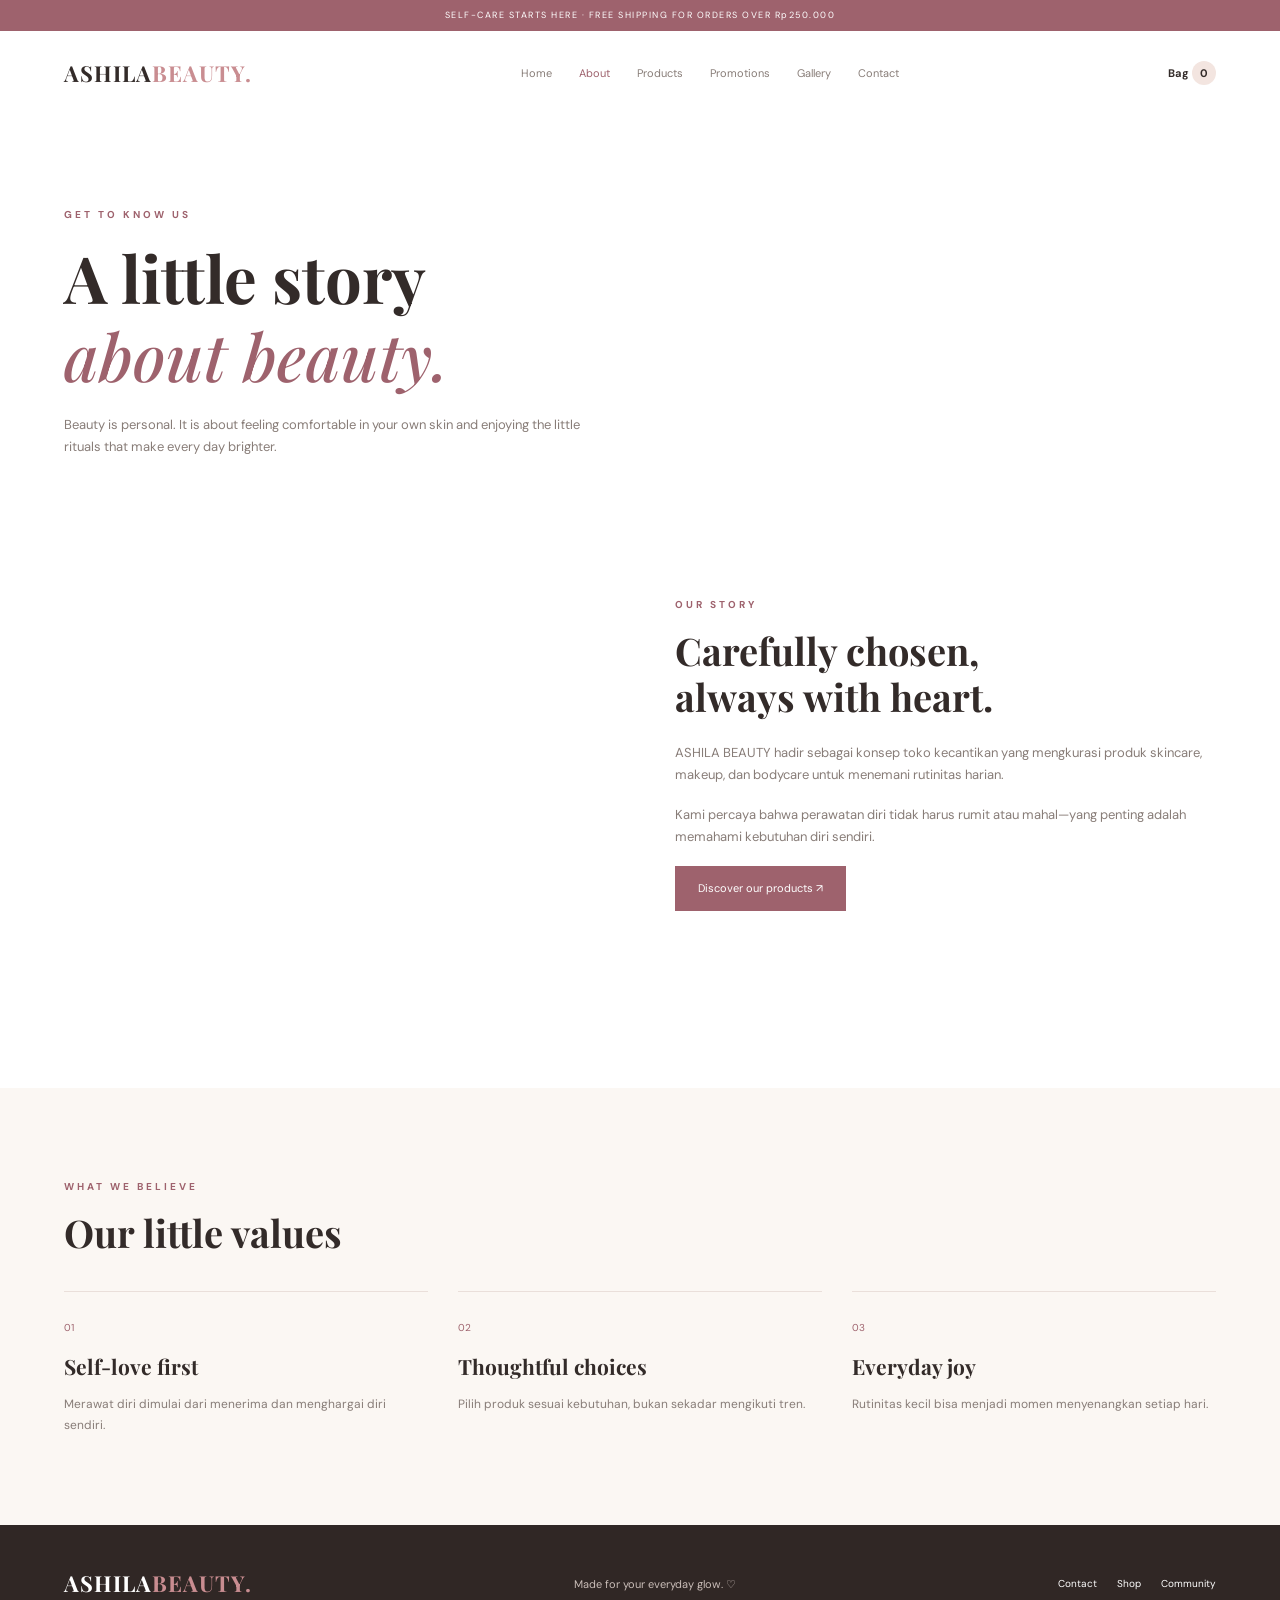
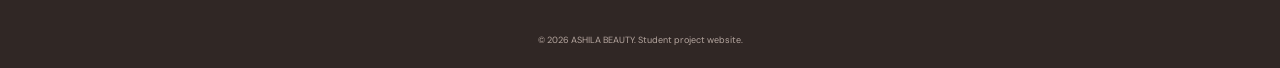
==== about.html @ c30d68fd "commit pertama" ====
<!DOCTYPE html>
<html lang="id">
<head>
    <meta charset="UTF-8">
    <meta name="viewport" content="width=device-width, initial-scale=1.0">
    <title>About | ASHILA BEAUTY</title>
    <link rel="stylesheet" href="css/style.css">
</head>
<body>

<header class="ashila_header">
    <div class="ashila_topbar">
        SELF-CARE STARTS HERE · FREE SHIPPING FOR ORDERS OVER Rp250.000
    </div>

    <nav class="ashila_nav container">
        <a class="ashila_logo" href="index.html">
            ASHILA<span>BEAUTY.</span>
        </a>

        <button class="ashila_menu_toggle">☰</button>

        <div class="ashila_menu">
            <a href="index.html">Home</a>
            <a class="active" href="about.html">About</a>
            <a href="products.html">Products</a>
            <a href="promotions.html">Promotions</a>
            <a href="gallery.html">Gallery</a>
            <a href="contact.html">Contact</a>
        </div>

        <a class="ashila_cart_link" href="products.html">
            Bag <span class="ashila_cart_count">0</span>
        </a>
    </nav>
</header>

<main>

<section class="ashila_page_hero container">
    <p class="eyebrow">GET TO KNOW US</p>

    <h1>A little story<br><em>about beauty.</em></h1>

    <p>
        Beauty is personal. It is about feeling comfortable
        in your own skin and enjoying the little rituals
        that make every day brighter.
    </p>
</section>

<section class="container ashila_about_grid">

    <div class="ashila_about_image"></div>

    <div>
        <p class="eyebrow">OUR STORY</p>

        <h2>Carefully chosen,<br>always with heart.</h2>

        <p>
            ASHILA BEAUTY hadir sebagai konsep toko kecantikan
            yang mengkurasi produk skincare, makeup, dan bodycare
            untuk menemani rutinitas harian.
        </p>

        <p>
            Kami percaya bahwa perawatan diri tidak harus rumit
            atau mahal—yang penting adalah memahami kebutuhan
            diri sendiri.
        </p>

        <a class="ashila_btn" href="products.html">
            Discover our products ↗️
        </a>
    </div>

</section>

<section class="ashila_soft_section">
    <div class="container ashila_section">

        <p class="eyebrow">WHAT WE BELIEVE</p>
        <h2>Our little values</h2>

        <div class="ashila_value_grid">

            <article>
                <span>01</span>
                <h3>Self-love first</h3>
                <p>
                    Merawat diri dimulai dari menerima
                    dan menghargai diri sendiri.
                </p>
            </article>

            <article>
                <span>02</span>
                <h3>Thoughtful choices</h3>
                <p>
                    Pilih produk sesuai kebutuhan,
                    bukan sekadar mengikuti tren.
                </p>
            </article>

            <article>
                <span>03</span>
                <h3>Everyday joy</h3>
                <p>
                    Rutinitas kecil bisa menjadi
                    momen menyenangkan setiap hari.
                </p>
            </article>

        </div>
    </div>
</section>

</main>

<footer class="ashila_footer">
    <div class="container ashila_footer_inner">
        <a class="ashila_logo" href="index.html">
            ASHILA<span>BEAUTY.</span>
        </a>

        <p>Made for your everyday glow. ♡</p>

        <div>
            <a href="contact.html">Contact</a>
            <a href="products.html">Shop</a>
            <a href="gallery.html">Community</a>
        </div>
    </div>

    <small>© 2026 ASHILA BEAUTY. Student project website.</small>
</footer>

<script src="js/script.js"></script>
</body>
</html>
---- css/style.css ----
@import url('https://fonts.googleapis.com/css2?family=DM+Sans:wght@400;500;600;700&family=Playfair+Display:wght@500;600;700&display=swap');

:root {
    --cream: #fbf7f3;
    --blush: #f3e5e0;
    --rose: #c98d91;
    --rose-dark: #9e626d;
    --ink: #332b29;
    --muted: #887d78;
    --line: #eadfda;
}

* {
    margin: 0;
    padding: 0;
    box-sizing: border-box;
}

body {
    background: #fff;
    color: var(--ink);
    font-family: 'DM Sans', sans-serif;
    line-height: 1.7;
}

a {
    color: inherit;
    text-decoration: none;
}

button, input, textarea, select {
    font-family: inherit;
}

.container {
    width: 90%;
    max-width: 1180px;
    margin: auto;
}

.eyebrow {
    color: var(--rose-dark);
    font-size: 10px;
    font-weight: 700;
    letter-spacing: 3px;
    margin-bottom: 15px;
}

h1, h2, h3 {
    font-family: 'Playfair Display', serif;
    line-height: 1.2;
}

h2 {
    font-size: 38px;
}

.ashila_header {
    background: white;
    position: relative;
    z-index: 10;
}

.ashila_topbar {
    background: var(--rose-dark);
    color: white;
    text-align: center;
    padding: 8px;
    font-size: 9px;
    letter-spacing: 1.5px;
}

.ashila_nav {
    height: 85px;
    display: flex;
    align-items: center;
    justify-content: space-between;
    position: relative;
}

.ashila_logo {
    font-family: 'Playfair Display', serif;
    font-size: 22px;
    font-weight: 700;
    letter-spacing: 1px;
}

.ashila_logo span {
    color: var(--rose);
}

.ashila_menu {
    display: flex;
    gap: 27px;
}

.ashila_menu a {
    font-size: 11px;
    color: var(--muted);
}

.ashila_menu a:hover,
.ashila_menu a.active {
    color: var(--rose-dark);
}

.ashila_cart_link {
    font-size: 11px;
    font-weight: 700;
}

.ashila_cart_count {
    background: var(--blush);
    border-radius: 50%;
    padding: 5px 8px;
}

.ashila_menu_toggle {
    display: none;
    background: none;
    border: none;
    font-size: 24px;
    cursor: pointer;
}

.ashila_hero {
    background: var(--cream);
}

.ashila_hero_grid {
    display: grid;
    grid-template-columns: 1fr 1fr;
    align-items: center;
    gap: 70px;
    padding-top: 70px;
    padding-bottom: 70px;
}

.ashila_hero_copy h1 {
    font-size: 76px;
    margin-bottom: 22px;
}

.ashila_hero_copy h1 em,
.ashila_page_hero h1 em,
.ashila_promo_hero h1 em {
    color: var(--rose-dark);
    font-weight: 500;
}

.ashila_hero_copy > p:not(.eyebrow) {
    color: var(--muted);
    font-size: 14px;
    max-width: 450px;
}

.ashila_actions {
    display: flex;
    align-items: center;
    gap: 25px;
    margin-top: 30px;
}

.ashila_btn {
    display: inline-block;
    background: var(--rose-dark);
    color: white;
    border: none;
    padding: 13px 23px;
    font-size: 11px;
    cursor: pointer;
    transition: .3s;
}

.ashila_btn:hover {
    background: var(--ink);
}

.ashila_text_link {
    font-size: 11px;
    border-bottom: 1px solid var(--rose);
    padding-bottom: 4px;
}

.ashila_hero_note {
    margin-top: 60px;
    font-size: 10px;
    color: var(--muted);
}

.ashila_hero_visual {
    position: relative;
    height: 490px;
}

.ashila_hero_photo {
    width: 85%;
    height: 100%;
    margin-left: auto;
    background-image: url('https://images.unsplash.com/photo-1608248543803-ba4f8c70ae0b?auto=format&fit=crop&w=1000&q=85');
    background-size: cover;
    background-position: center;
}

.ashila_round_stamp {
    position: absolute;
    left: 0;
    top: 50px;
    background: var(--rose-dark);
    color: white;
    border-radius: 50%;
    width: 110px;
    height: 110px;
    display: grid;
    place-content: center;
    text-align: center;
    font-size: 10px;
    line-height: 1.5;
}

.ashila_float_card {
    position: absolute;
    bottom: 30px;
    left: -20px;
    background: white;
    padding: 20px 30px;
    font-family: 'Playfair Display', serif;
    font-size: 17px;
    box-shadow: 0 10px 30px #00000010;
}

.ashila_section {
    padding-top: 90px;
    padding-bottom: 90px;
}

.ashila_section_head {
    display: flex;
    align-items: end;
    justify-content: space-between;
    margin-bottom: 35px;
}

.ashila_category_grid {
    display: grid;
    grid-template-columns: repeat(3, 1fr);
    gap: 18px;
}

.ashila_category {
    min-height: 280px;
    padding: 25px;
    display: flex;
    flex-direction: column;
    justify-content: end;
    background-size: cover;
    background-position: center;
    color: white;
    position: relative;
    isolation: isolate;
}

.ashila_category::before {
    content: "";
    position: absolute;
    inset: 0;
    background: linear-gradient(0deg, #251a1a99, transparent);
    z-index: -1;
}

.ashila_category span {
    font-size: 9px;
    letter-spacing: 2px;
}

.ashila_category b {
    font: 600 30px 'Playfair Display';
}

.ashila_category small {
    font-size: 11px;
}

.ashila_cat_skin {
    background-image: url('https://images.unsplash.com/photo-1556229010-6c3f2c9ca5f8?auto=format&fit=crop&w=800&q=80');
}

.ashila_cat_make {
    background-image: url('https://images.unsplash.com/photo-1522335789203-aabd1fc54bc9?auto=format&fit=crop&w=800&q=80');
}

.ashila_cat_body {
    background-image: url('https://images.unsplash.com/photo-1608248543803-ba4f8c70ae0b?auto=format&fit=crop&w=800&q=80');
}

.ashila_soft_section {
    background: var(--cream);
}

.ashila_product_grid {
    display: grid;
    grid-template-columns: repeat(4, 1fr);
    gap: 22px;
}

.ashila_product_card {
    background: white;
    padding-bottom: 17px;
}

.ashila_product_card a {
    display: block;
}

.ashila_product_image {
    height: 250px;
    background-size: cover;
    background-position: center;
    position: relative;
}

.ashila_product_image span {
    position: absolute;
    top: 12px;
    left: 12px;
    background: white;
    padding: 6px 9px;
    font-size: 8px;
    letter-spacing: 1px;
}

.ashila_product_card h3 {
    font-size: 17px;
    margin: 15px 12px 3px;
}

.ashila_product_card > p {
    color: var(--muted);
    font-size: 10px;
    margin: 0 12px;
}

.ashila_product_price {
    margin: 10px 12px 0;
    font-size: 12px;
    font-weight: 700;
    display: flex;
    align-items: center;
    justify-content: space-between;
}

.ashila_add {
    background: var(--blush);
    border: 0;
    padding: 7px 10px;
    cursor: pointer;
    color: var(--rose-dark);
    font-size: 10px;
}

.ashila_quote {
    text-align: center;
    padding: 100px 10%;
}

.ashila_quote h2 {
    font-size: 32px;
    font-style: italic;
    max-width: 750px;
    margin: auto;
}

.ashila_quote span {
    display: block;
    margin-top: 25px;
    font-size: 10px;
    letter-spacing: 2px;
    color: var(--rose-dark);
}

.ashila_footer {
    background: #302725;
    color: white;
    padding: 40px 0 20px;
}

.ashila_footer_inner {
    display: flex;
    justify-content: space-between;
    align-items: center;
    gap: 20px;
}

.ashila_footer_inner p {
    font-size: 11px;
    color: #c9bdb8;
}

.ashila_footer_inner > div {
    display: flex;
    gap: 20px;
}

.ashila_footer_inner > div a {
    font-size: 10px;
}

.ashila_footer .ashila_logo {
    color: white;
}

.ashila_footer > small {
    display: block;
    text-align: center;
    margin-top: 30px;
    font-size: 9px;
    color: #b6a7a0;
}

.ashila_page_hero {
    padding-top: 90px;
    padding-bottom: 60px;
}

.ashila_page_hero h1 {
    font-size: 65px;
    margin-bottom: 20px;
}

.ashila_page_hero > p:last-child {
    max-width: 520px;
    font-size: 13px;
    color: var(--muted);
}

.ashila_about_grid {
    display: grid;
    grid-template-columns: 1fr 1fr;
    gap: 70px;
    align-items: center;
    padding-bottom: 100px;
}

.ashila_about_image {
    height: 470px;
    background-image: url('https://images.unsplash.com/photo-1556228720-195a672e8a03?auto=format&fit=crop&w=900&q=80');
    background-size: cover;
    background-position: center;
}

.ashila_about_grid h2 {
    margin-bottom: 22px;
}

.ashila_about_grid p:not(.eyebrow) {
    font-size: 13px;
    color: var(--muted);
    margin-bottom: 18px;
}

.ashila_value_grid {
    display: grid;
    grid-template-columns: repeat(3, 1fr);
    gap: 30px;
    margin-top: 35px;
}

.ashila_value_grid article {
    border-top: 1px solid var(--line);
    padding-top: 20px;
}

.ashila_value_grid article span {
    color: var(--rose-dark);
    font-size: 10px;
}

.ashila_value_grid h3 {
    margin: 15px 0;
    font-size: 21px;
}

.ashila_value_grid p {
    font-size: 12px;
    color: var(--muted);
}

.ashila_shop_tools {
    display: flex;
    justify-content: space-between;
    gap: 20px;
    margin-bottom: 30px;
}

.ashila_shop_tools input {
    border: 1px solid var(--line);
    padding: 12px 15px;
    min-width: 230px;
    outline-color: var(--rose);
}

.ashila_filters {
    display: flex;
    gap: 8px;
    flex-wrap: wrap;
}

.ashila_filter {
    background: var(--cream);
    border: 0;
    padding: 10px 17px;
    font-size: 10px;
    cursor: pointer;
}

.ashila_filter.active {
    background: var(--rose-dark);
    color: white;
}

.ashila_empty {
    text-align: center;
    padding: 30px;
    color: var(--muted);
}

.ashila_detail_grid {
    display: grid;
    grid-template-columns: 1fr 1fr;
    gap: 60px;
    padding-bottom: 100px;
}

.ashila_detail_image {
    min-height: 450px;
    background-size: cover;
    background-position: center;
}

.ashila_detail_copy {
    align-self: center;
}

.ashila_detail_copy h1 {
    font-size: 45px;
    margin-bottom: 15px;
}

.ashila_detail_copy h3 {
    font: 700 20px 'DM Sans';
    color: var(--rose-dark);
    margin-bottom: 25px;
}

.ashila_detail_copy > p:not(.eyebrow) {
    font-size: 13px;
    color: var(--muted);
    margin-bottom: 20px;
}

.ashila_detail_copy button {
    margin-top: 10px;
}

.ashila_promo_hero {
    background: var(--blush);
    padding: 95px 0;
}

.ashila_promo_hero h1 {
    font-size: 70px;
}

.ashila_promo_grid {
    display: grid;
    grid-template-columns: repeat(3, 1fr);
    gap: 18px;
}

.ashila_promo_card {
    background: #f3e4e0;
    padding: 30px;
    min-height: 260px;
}

.ashila_promo_card span {
    font-size: 9px;
    letter-spacing: 2px;
}

.ashila_promo_card strong {
    display: block;
    font: 600 32px 'Playfair Display';
    color: var(--rose-dark);
    margin: 24px 0 5px;
}

.ashila_promo_card h3 {
    margin: 0;
    font: 600 21px 'Playfair Display';
}

.ashila_promo_card p {
    font-size: 12px;
    color: var(--muted);
}

.ashila_promo_card code {
    background: #fff;
    padding: 7px 10px;
    font-size: 11px;
}

.ashila_promo_alt {
    background: #eee7df;
}

.ashila_promo_third {
    background: #ead8d3;
}

.ashila_disclaimer {
    font-size: 10px;
    color: #998e89;
    margin-top: 25px;
}

.ashila_gallery_grid {
    display: grid;
    grid-template-columns: 1.2fr .8fr;
    grid-template-rows: 260px 260px;
    gap: 18px;
}

.ashila_gallery_tile {
    background-position: center;
    background-size: cover;
    display: flex;
    flex-direction: column;
    justify-content: end;
    padding: 25px;
    color: white;
    position: relative;
}

.ashila_gallery_tile:before {
    content: "";
    position: absolute;
    inset: 0;
    background: linear-gradient(0deg, #211919a8, transparent);
}

.ashila_gallery_tile > * {
    position: relative;
}

.ashila_gallery_tile span {
    font-size: 9px;
    letter-spacing: 2px;
}

.ashila_gallery_tile b {
    font: 600 27px 'Playfair Display';
}

.ashila_gallery_one {
    background-image: url('https://images.unsplash.com/photo-1490750967868-88aa4486c946?auto=format&fit=crop&w=900&q=80');
}

.ashila_gallery_two {
    background-image: url('https://images.unsplash.com/photo-1556229010-6c3f2c9ca5f8?auto=format&fit=crop&w=800&q=80');
}

.ashila_gallery_three {
    background-image: url('https://images.unsplash.com/photo-1522335789203-aabd1fc54bc9?auto=format&fit=crop&w=800&q=80');
}

.ashila_gallery_four {
    background-image: url('https://images.unsplash.com/photo-1608248543803-ba4f8c70ae0b?auto=format&fit=crop&w=800&q=80');
}

.ashila_testimonial_grid blockquote {
    font: italic 16px 'Playfair Display';
    color: var(--ink);
}

.ashila_testimonial_grid cite {
    display: block;
    font: 10px 'DM Sans';
    color: var(--rose-dark);
    margin-top: 18px;
}

.ashila_contact_grid {
    display: grid;
    grid-template-columns: .8fr 1.2fr;
    gap: 80px;
    padding-bottom: 100px;
}

.ashila_contact_info > p:not(.eyebrow) {
    font-size: 13px;
    color: var(--muted);
}

.ashila_contact_line {
    border-top: 1px solid var(--line);
    padding: 15px 0;
    display: flex;
    flex-direction: column;
}

.ashila_contact_line span {
    font-size: 9px;
    letter-spacing: 2px;
    color: var(--rose-dark);
}

.ashila_contact_line b {
    font-size: 12px;
}

.ashila_form {
    background: var(--cream);
    padding: 35px;
    display: grid;
    gap: 16px;
}

.ashila_form label {
    font-size: 11px;
    font-weight: 700;
    display: grid;
    gap: 7px;
}

.ashila_form input,
.ashila_form select,
.ashila_form textarea {
    width: 100%;
    border: 1px solid var(--line);
    background: #fff;
    padding: 12px;
    font-size: 12px;
    outline-color: var(--rose);
}

.ashila_form textarea {
    resize: vertical;
}

.ashila_form .ashila_btn {
    justify-self: start;
}

.ashila_form_feedback {
    font-size: 12px;
    color: var(--rose-dark);
    margin: 0;
}

@media(max-width:850px) {
    .ashila_menu {
        gap: 13px;
    }

    .ashila_menu a {
        font-size: 10px;
    }

    .ashila_hero_grid {
        gap: 25px;
    }

    .ashila_product_grid {
        grid-template-columns: repeat(2, 1fr);
    }

    .ashila_contact_grid {
        gap: 35px;
    }
}

@media(max-width:650px) {
    .ashila_nav {
        height: 70px;
    }

    .ashila_menu_toggle {
        display: block;
        order: 3;
    }

    .ashila_cart_link {
        margin-left: auto;
    }

    .ashila_menu {
        display: none;
        position: absolute;
        top: 100%;
        left: 0;
        right: 0;
        background: #fff;
        padding: 18px 5%;
        box-shadow: 0 10px 20px #00000010;
        flex-direction: column;
        align-items: flex-start;
    }

    .ashila_menu.open {
        display: flex;
    }

    .ashila_menu a {
        font-size: 13px;
    }

    .ashila_hero_grid {
        grid-template-columns: 1fr;
        padding: 55px 0 35px;
    }

    .ashila_hero_visual {
        height: 340px;
    }

    .ashila_hero_note {
        margin-top: 35px;
    }

    .ashila_category_grid,
    .ashila_value_grid,
    .ashila_testimonial_grid,
    .ashila_promo_grid {
        grid-template-columns: 1fr;
    }

    .ashila_category {
        min-height: 220px;
    }

    .ashila_section {
        padding-top: 58px;
        padding-bottom: 58px;
    }

    .ashila_section_head {
        align-items: start;
        gap: 15px;
        flex-direction: column;
    }

    .ashila_footer_inner {
        flex-direction: column;
        text-align: center;
    }

    .ashila_footer_inner > div {
        justify-content: center;
    }

    .ashila_page_hero {
        padding-top: 60px;
    }

    .ashila_page_hero h1,
    .ashila_promo_hero h1 {
        font-size: 50px;
    }

    .ashila_about_grid,
    .ashila_detail_grid,
    .ashila_contact_grid {
        grid-template-columns: 1fr;
        gap: 30px;
    }

    .ashila_about_image {
        height: 320px;
    }

    .ashila_shop_tools {
        align-items: stretch;
        flex-direction: column;
    }

    .ashila_gallery_grid {
        grid-template-columns: 1fr;
        grid-template-rows: repeat(4, 220px);
    }

    .ashila_form {
        padding: 22px;
    }

    .ashila_quote {
        padding: 65px 5%;
    }
}
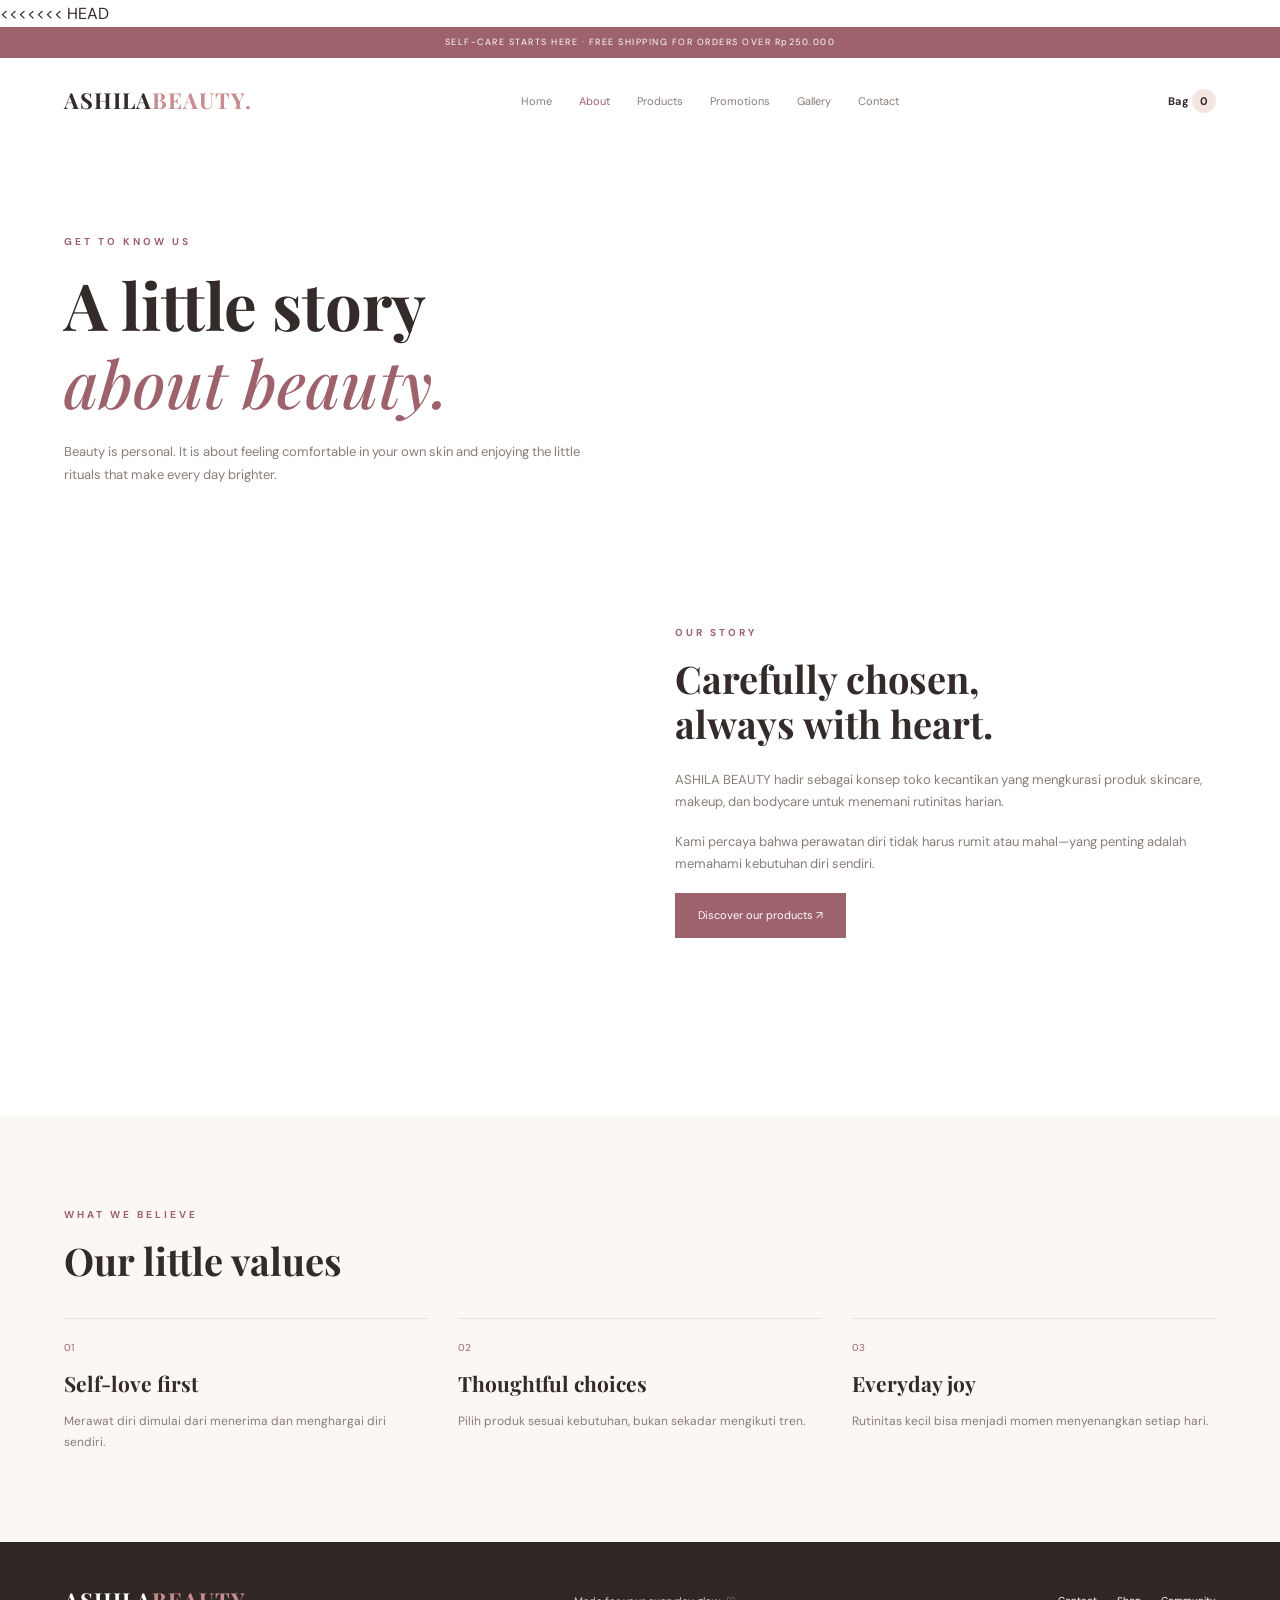
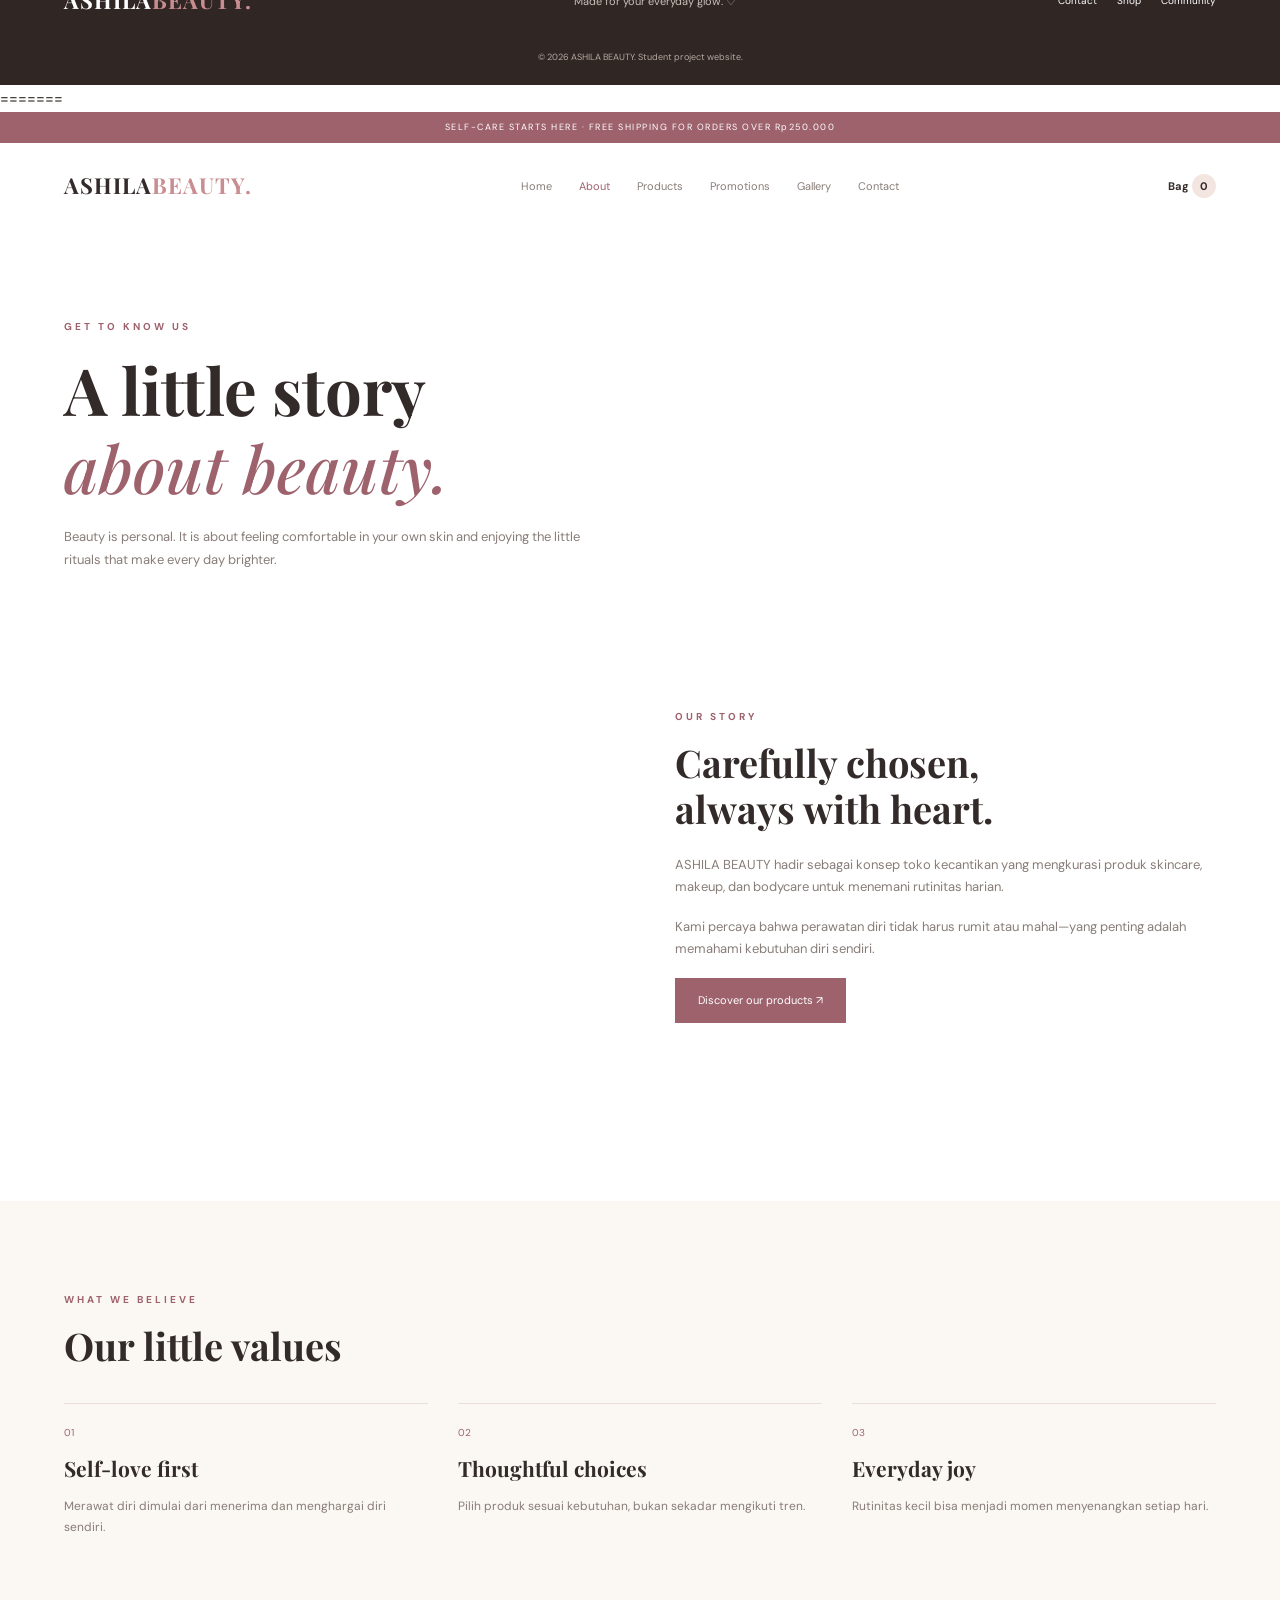
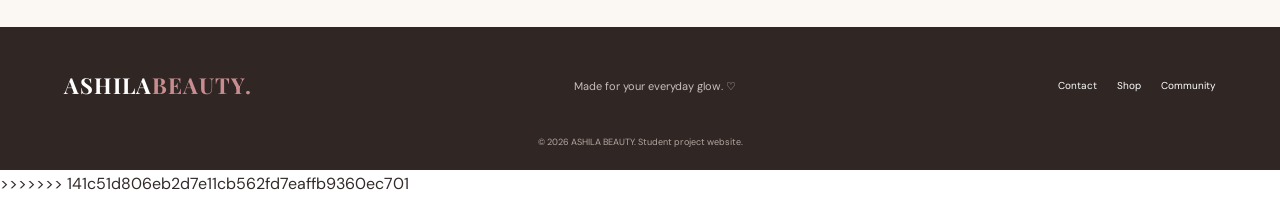
==== commit 53a3b066: "https://github.com/USERNAME/ASHILA_BEAUTY.git" ====
--- a/about.html
+++ b/about.html
@@ -1,3 +1,4 @@
+<<<<<<< HEAD
 
 <!DOCTYPE html>
 <html lang="id">
@@ -139,4 +140,147 @@
 
 <script src="js/script.js"></script>
 </body>
+=======
+
+<!DOCTYPE html>
+<html lang="id">
+<head>
+    <meta charset="UTF-8">
+    <meta name="viewport" content="width=device-width, initial-scale=1.0">
+    <title>About | ASHILA BEAUTY</title>
+    <link rel="stylesheet" href="css/style.css">
+</head>
+<body>
+
+<header class="ashila_header">
+    <div class="ashila_topbar">
+        SELF-CARE STARTS HERE · FREE SHIPPING FOR ORDERS OVER Rp250.000
+    </div>
+
+    <nav class="ashila_nav container">
+        <a class="ashila_logo" href="index.html">
+            ASHILA<span>BEAUTY.</span>
+        </a>
+
+        <button class="ashila_menu_toggle">☰</button>
+
+        <div class="ashila_menu">
+            <a href="index.html">Home</a>
+            <a class="active" href="about.html">About</a>
+            <a href="products.html">Products</a>
+            <a href="promotions.html">Promotions</a>
+            <a href="gallery.html">Gallery</a>
+            <a href="contact.html">Contact</a>
+        </div>
+
+        <a class="ashila_cart_link" href="products.html">
+            Bag <span class="ashila_cart_count">0</span>
+        </a>
+    </nav>
+</header>
+
+<main>
+
+<section class="ashila_page_hero container">
+    <p class="eyebrow">GET TO KNOW US</p>
+
+    <h1>A little story<br><em>about beauty.</em></h1>
+
+    <p>
+        Beauty is personal. It is about feeling comfortable
+        in your own skin and enjoying the little rituals
+        that make every day brighter.
+    </p>
+</section>
+
+<section class="container ashila_about_grid">
+
+    <div class="ashila_about_image"></div>
+
+    <div>
+        <p class="eyebrow">OUR STORY</p>
+
+        <h2>Carefully chosen,<br>always with heart.</h2>
+
+        <p>
+            ASHILA BEAUTY hadir sebagai konsep toko kecantikan
+            yang mengkurasi produk skincare, makeup, dan bodycare
+            untuk menemani rutinitas harian.
+        </p>
+
+        <p>
+            Kami percaya bahwa perawatan diri tidak harus rumit
+            atau mahal—yang penting adalah memahami kebutuhan
+            diri sendiri.
+        </p>
+
+        <a class="ashila_btn" href="products.html">
+            Discover our products ↗️
+        </a>
+    </div>
+
+</section>
+
+<section class="ashila_soft_section">
+    <div class="container ashila_section">
+
+        <p class="eyebrow">WHAT WE BELIEVE</p>
+        <h2>Our little values</h2>
+
+        <div class="ashila_value_grid">
+
+            <article>
+                <span>01</span>
+                <h3>Self-love first</h3>
+                <p>
+                    Merawat diri dimulai dari menerima
+                    dan menghargai diri sendiri.
+                </p>
+            </article>
+
+            <article>
+                <span>02</span>
+                <h3>Thoughtful choices</h3>
+                <p>
+                    Pilih produk sesuai kebutuhan,
+                    bukan sekadar mengikuti tren.
+                </p>
+            </article>
+
+            <article>
+                <span>03</span>
+                <h3>Everyday joy</h3>
+                <p>
+                    Rutinitas kecil bisa menjadi
+                    momen menyenangkan setiap hari.
+                </p>
+            </article>
+
+        </div>
+    </div>
+</section>
+
+</main>
+
+<footer class="ashila_footer">
+    <div class="container ashila_footer_inner">
+        <a class="ashila_logo" href="index.html">
+            ASHILA<span>BEAUTY.</span>
+        </a>
+
+        <p>Made for your everyday glow. ♡</p>
+
+        <div>
+            <a href="contact.html">Contact</a>
+            <a href="products.html">Shop</a>
+            <a href="gallery.html">Community</a>
+        </div>
+    </div>
+
+    <small>© 2026 ASHILA BEAUTY. Student project website.</small>
+</footer>
+
+<script src="js/script.js"></script>
+</body>
+>>>>>>> 141c51d806eb2d7e11cb562fd7eaffb9360ec701
 </html>
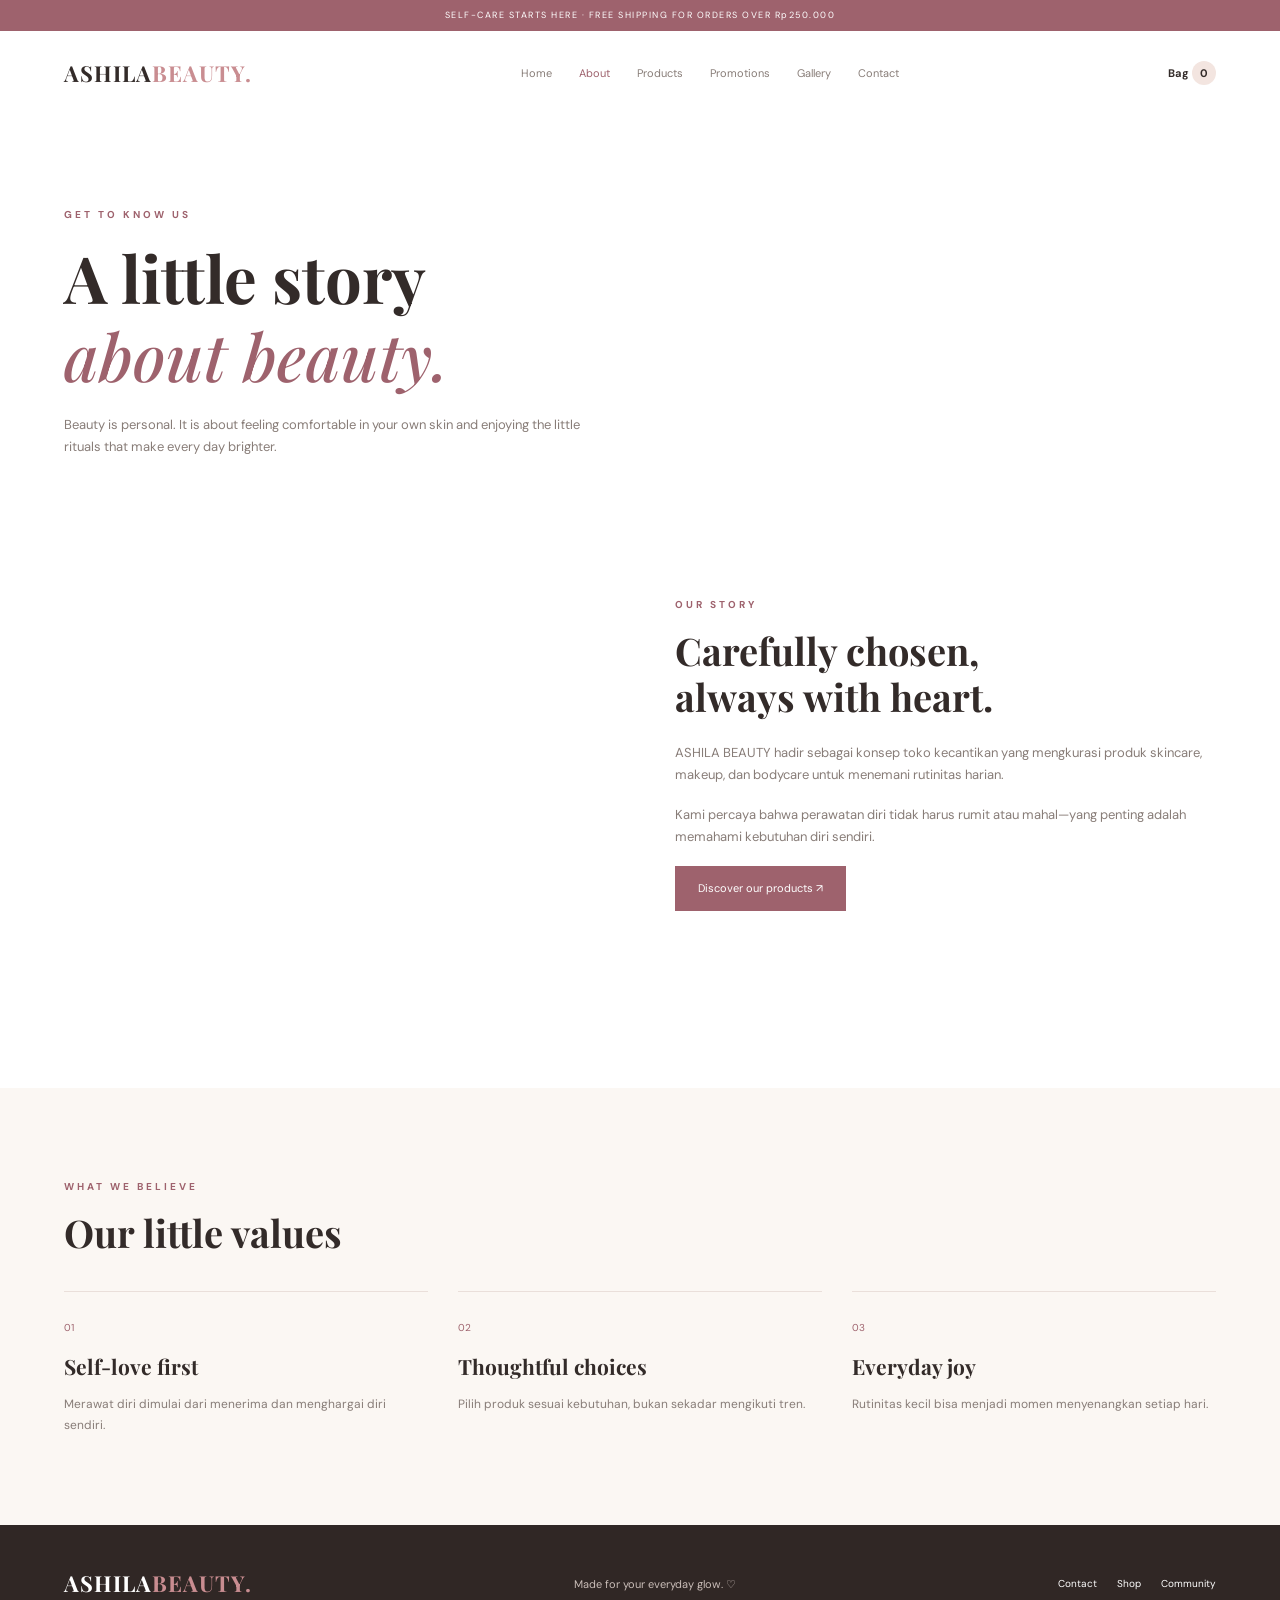
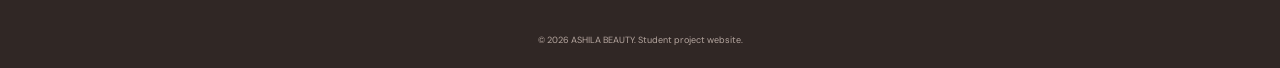
==== commit 141c51d8: "Add files via upload" ====
--- a/about.html
+++ b/about.html
@@ -1,286 +1,142 @@
-<<<<<<< HEAD
-
-<!DOCTYPE html>
-<html lang="id">
-<head>
-    <meta charset="UTF-8">
-    <meta name="viewport" content="width=device-width, initial-scale=1.0">
-    <title>About | ASHILA BEAUTY</title>
-    <link rel="stylesheet" href="css/style.css">
-</head>
-<body>
-
-<header class="ashila_header">
-    <div class="ashila_topbar">
-        SELF-CARE STARTS HERE · FREE SHIPPING FOR ORDERS OVER Rp250.000
-    </div>
-
-    <nav class="ashila_nav container">
-        <a class="ashila_logo" href="index.html">
-            ASHILA<span>BEAUTY.</span>
-        </a>
-
-        <button class="ashila_menu_toggle">☰</button>
-
-        <div class="ashila_menu">
-            <a href="index.html">Home</a>
-            <a class="active" href="about.html">About</a>
-            <a href="products.html">Products</a>
-            <a href="promotions.html">Promotions</a>
-            <a href="gallery.html">Gallery</a>
-            <a href="contact.html">Contact</a>
-        </div>
-
-        <a class="ashila_cart_link" href="products.html">
-            Bag <span class="ashila_cart_count">0</span>
-        </a>
-    </nav>
-</header>
-
-<main>
-
-<section class="ashila_page_hero container">
-    <p class="eyebrow">GET TO KNOW US</p>
-
-    <h1>A little story<br><em>about beauty.</em></h1>
-
-    <p>
-        Beauty is personal. It is about feeling comfortable
-        in your own skin and enjoying the little rituals
-        that make every day brighter.
-    </p>
-</section>
-
-<section class="container ashila_about_grid">
-
-    <div class="ashila_about_image"></div>
-
-    <div>
-        <p class="eyebrow">OUR STORY</p>
-
-        <h2>Carefully chosen,<br>always with heart.</h2>
-
-        <p>
-            ASHILA BEAUTY hadir sebagai konsep toko kecantikan
-            yang mengkurasi produk skincare, makeup, dan bodycare
-            untuk menemani rutinitas harian.
-        </p>
-
-        <p>
-            Kami percaya bahwa perawatan diri tidak harus rumit
-            atau mahal—yang penting adalah memahami kebutuhan
-            diri sendiri.
-        </p>
-
-        <a class="ashila_btn" href="products.html">
-            Discover our products ↗️
-        </a>
-    </div>
-
-</section>
-
-<section class="ashila_soft_section">
-    <div class="container ashila_section">
-
-        <p class="eyebrow">WHAT WE BELIEVE</p>
-        <h2>Our little values</h2>
-
-        <div class="ashila_value_grid">
-
-            <article>
-                <span>01</span>
-                <h3>Self-love first</h3>
-                <p>
-                    Merawat diri dimulai dari menerima
-                    dan menghargai diri sendiri.
-                </p>
-            </article>
-
-            <article>
-                <span>02</span>
-                <h3>Thoughtful choices</h3>
-                <p>
-                    Pilih produk sesuai kebutuhan,
-                    bukan sekadar mengikuti tren.
-                </p>
-            </article>
-
-            <article>
-                <span>03</span>
-                <h3>Everyday joy</h3>
-                <p>
-                    Rutinitas kecil bisa menjadi
-                    momen menyenangkan setiap hari.
-                </p>
-            </article>
-
-        </div>
-    </div>
-</section>
-
-</main>
-
-<footer class="ashila_footer">
-    <div class="container ashila_footer_inner">
-        <a class="ashila_logo" href="index.html">
-            ASHILA<span>BEAUTY.</span>
-        </a>
-
-        <p>Made for your everyday glow. ♡</p>
-
-        <div>
-            <a href="contact.html">Contact</a>
-            <a href="products.html">Shop</a>
-            <a href="gallery.html">Community</a>
-        </div>
-    </div>
-
-    <small>© 2026 ASHILA BEAUTY. Student project website.</small>
-</footer>
-
-<script src="js/script.js"></script>
-</body>
-=======
-
-<!DOCTYPE html>
-<html lang="id">
-<head>
-    <meta charset="UTF-8">
-    <meta name="viewport" content="width=device-width, initial-scale=1.0">
-    <title>About | ASHILA BEAUTY</title>
-    <link rel="stylesheet" href="css/style.css">
-</head>
-<body>
-
-<header class="ashila_header">
-    <div class="ashila_topbar">
-        SELF-CARE STARTS HERE · FREE SHIPPING FOR ORDERS OVER Rp250.000
-    </div>
-
-    <nav class="ashila_nav container">
-        <a class="ashila_logo" href="index.html">
-            ASHILA<span>BEAUTY.</span>
-        </a>
-
-        <button class="ashila_menu_toggle">☰</button>
-
-        <div class="ashila_menu">
-            <a href="index.html">Home</a>
-            <a class="active" href="about.html">About</a>
-            <a href="products.html">Products</a>
-            <a href="promotions.html">Promotions</a>
-            <a href="gallery.html">Gallery</a>
-            <a href="contact.html">Contact</a>
-        </div>
-
-        <a class="ashila_cart_link" href="products.html">
-            Bag <span class="ashila_cart_count">0</span>
-        </a>
-    </nav>
-</header>
-
-<main>
-
-<section class="ashila_page_hero container">
-    <p class="eyebrow">GET TO KNOW US</p>
-
-    <h1>A little story<br><em>about beauty.</em></h1>
-
-    <p>
-        Beauty is personal. It is about feeling comfortable
-        in your own skin and enjoying the little rituals
-        that make every day brighter.
-    </p>
-</section>
-
-<section class="container ashila_about_grid">
-
-    <div class="ashila_about_image"></div>
-
-    <div>
-        <p class="eyebrow">OUR STORY</p>
-
-        <h2>Carefully chosen,<br>always with heart.</h2>
-
-        <p>
-            ASHILA BEAUTY hadir sebagai konsep toko kecantikan
-            yang mengkurasi produk skincare, makeup, dan bodycare
-            untuk menemani rutinitas harian.
-        </p>
-
-        <p>
-            Kami percaya bahwa perawatan diri tidak harus rumit
-            atau mahal—yang penting adalah memahami kebutuhan
-            diri sendiri.
-        </p>
-
-        <a class="ashila_btn" href="products.html">
-            Discover our products ↗️
-        </a>
-    </div>
-
-</section>
-
-<section class="ashila_soft_section">
-    <div class="container ashila_section">
-
-        <p class="eyebrow">WHAT WE BELIEVE</p>
-        <h2>Our little values</h2>
-
-        <div class="ashila_value_grid">
-
-            <article>
-                <span>01</span>
-                <h3>Self-love first</h3>
-                <p>
-                    Merawat diri dimulai dari menerima
-                    dan menghargai diri sendiri.
-                </p>
-            </article>
-
-            <article>
-                <span>02</span>
-                <h3>Thoughtful choices</h3>
-                <p>
-                    Pilih produk sesuai kebutuhan,
-                    bukan sekadar mengikuti tren.
-                </p>
-            </article>
-
-            <article>
-                <span>03</span>
-                <h3>Everyday joy</h3>
-                <p>
-                    Rutinitas kecil bisa menjadi
-                    momen menyenangkan setiap hari.
-                </p>
-            </article>
-
-        </div>
-    </div>
-</section>
-
-</main>
-
-<footer class="ashila_footer">
-    <div class="container ashila_footer_inner">
-        <a class="ashila_logo" href="index.html">
-            ASHILA<span>BEAUTY.</span>
-        </a>
-
-        <p>Made for your everyday glow. ♡</p>
-
-        <div>
-            <a href="contact.html">Contact</a>
-            <a href="products.html">Shop</a>
-            <a href="gallery.html">Community</a>
-        </div>
-    </div>
-
-    <small>© 2026 ASHILA BEAUTY. Student project website.</small>
-</footer>
-
-<script src="js/script.js"></script>
-</body>
->>>>>>> 141c51d806eb2d7e11cb562fd7eaffb9360ec701
+
+<!DOCTYPE html>
+<html lang="id">
+<head>
+    <meta charset="UTF-8">
+    <meta name="viewport" content="width=device-width, initial-scale=1.0">
+    <title>About | ASHILA BEAUTY</title>
+    <link rel="stylesheet" href="css/style.css">
+</head>
+<body>
+
+<header class="ashila_header">
+    <div class="ashila_topbar">
+        SELF-CARE STARTS HERE · FREE SHIPPING FOR ORDERS OVER Rp250.000
+    </div>
+
+    <nav class="ashila_nav container">
+        <a class="ashila_logo" href="index.html">
+            ASHILA<span>BEAUTY.</span>
+        </a>
+
+        <button class="ashila_menu_toggle">☰</button>
+
+        <div class="ashila_menu">
+            <a href="index.html">Home</a>
+            <a class="active" href="about.html">About</a>
+            <a href="products.html">Products</a>
+            <a href="promotions.html">Promotions</a>
+            <a href="gallery.html">Gallery</a>
+            <a href="contact.html">Contact</a>
+        </div>
+
+        <a class="ashila_cart_link" href="products.html">
+            Bag <span class="ashila_cart_count">0</span>
+        </a>
+    </nav>
+</header>
+
+<main>
+
+<section class="ashila_page_hero container">
+    <p class="eyebrow">GET TO KNOW US</p>
+
+    <h1>A little story<br><em>about beauty.</em></h1>
+
+    <p>
+        Beauty is personal. It is about feeling comfortable
+        in your own skin and enjoying the little rituals
+        that make every day brighter.
+    </p>
+</section>
+
+<section class="container ashila_about_grid">
+
+    <div class="ashila_about_image"></div>
+
+    <div>
+        <p class="eyebrow">OUR STORY</p>
+
+        <h2>Carefully chosen,<br>always with heart.</h2>
+
+        <p>
+            ASHILA BEAUTY hadir sebagai konsep toko kecantikan
+            yang mengkurasi produk skincare, makeup, dan bodycare
+            untuk menemani rutinitas harian.
+        </p>
+
+        <p>
+            Kami percaya bahwa perawatan diri tidak harus rumit
+            atau mahal—yang penting adalah memahami kebutuhan
+            diri sendiri.
+        </p>
+
+        <a class="ashila_btn" href="products.html">
+            Discover our products ↗️
+        </a>
+    </div>
+
+</section>
+
+<section class="ashila_soft_section">
+    <div class="container ashila_section">
+
+        <p class="eyebrow">WHAT WE BELIEVE</p>
+        <h2>Our little values</h2>
+
+        <div class="ashila_value_grid">
+
+            <article>
+                <span>01</span>
+                <h3>Self-love first</h3>
+                <p>
+                    Merawat diri dimulai dari menerima
+                    dan menghargai diri sendiri.
+                </p>
+            </article>
+
+            <article>
+                <span>02</span>
+                <h3>Thoughtful choices</h3>
+                <p>
+                    Pilih produk sesuai kebutuhan,
+                    bukan sekadar mengikuti tren.
+                </p>
+            </article>
+
+            <article>
+                <span>03</span>
+                <h3>Everyday joy</h3>
+                <p>
+                    Rutinitas kecil bisa menjadi
+                    momen menyenangkan setiap hari.
+                </p>
+            </article>
+
+        </div>
+    </div>
+</section>
+
+</main>
+
+<footer class="ashila_footer">
+    <div class="container ashila_footer_inner">
+        <a class="ashila_logo" href="index.html">
+            ASHILA<span>BEAUTY.</span>
+        </a>
+
+        <p>Made for your everyday glow. ♡</p>
+
+        <div>
+            <a href="contact.html">Contact</a>
+            <a href="products.html">Shop</a>
+            <a href="gallery.html">Community</a>
+        </div>
+    </div>
+
+    <small>© 2026 ASHILA BEAUTY. Student project website.</small>
+</footer>
+
+<script src="js/script.js"></script>
+</body>
 </html>
